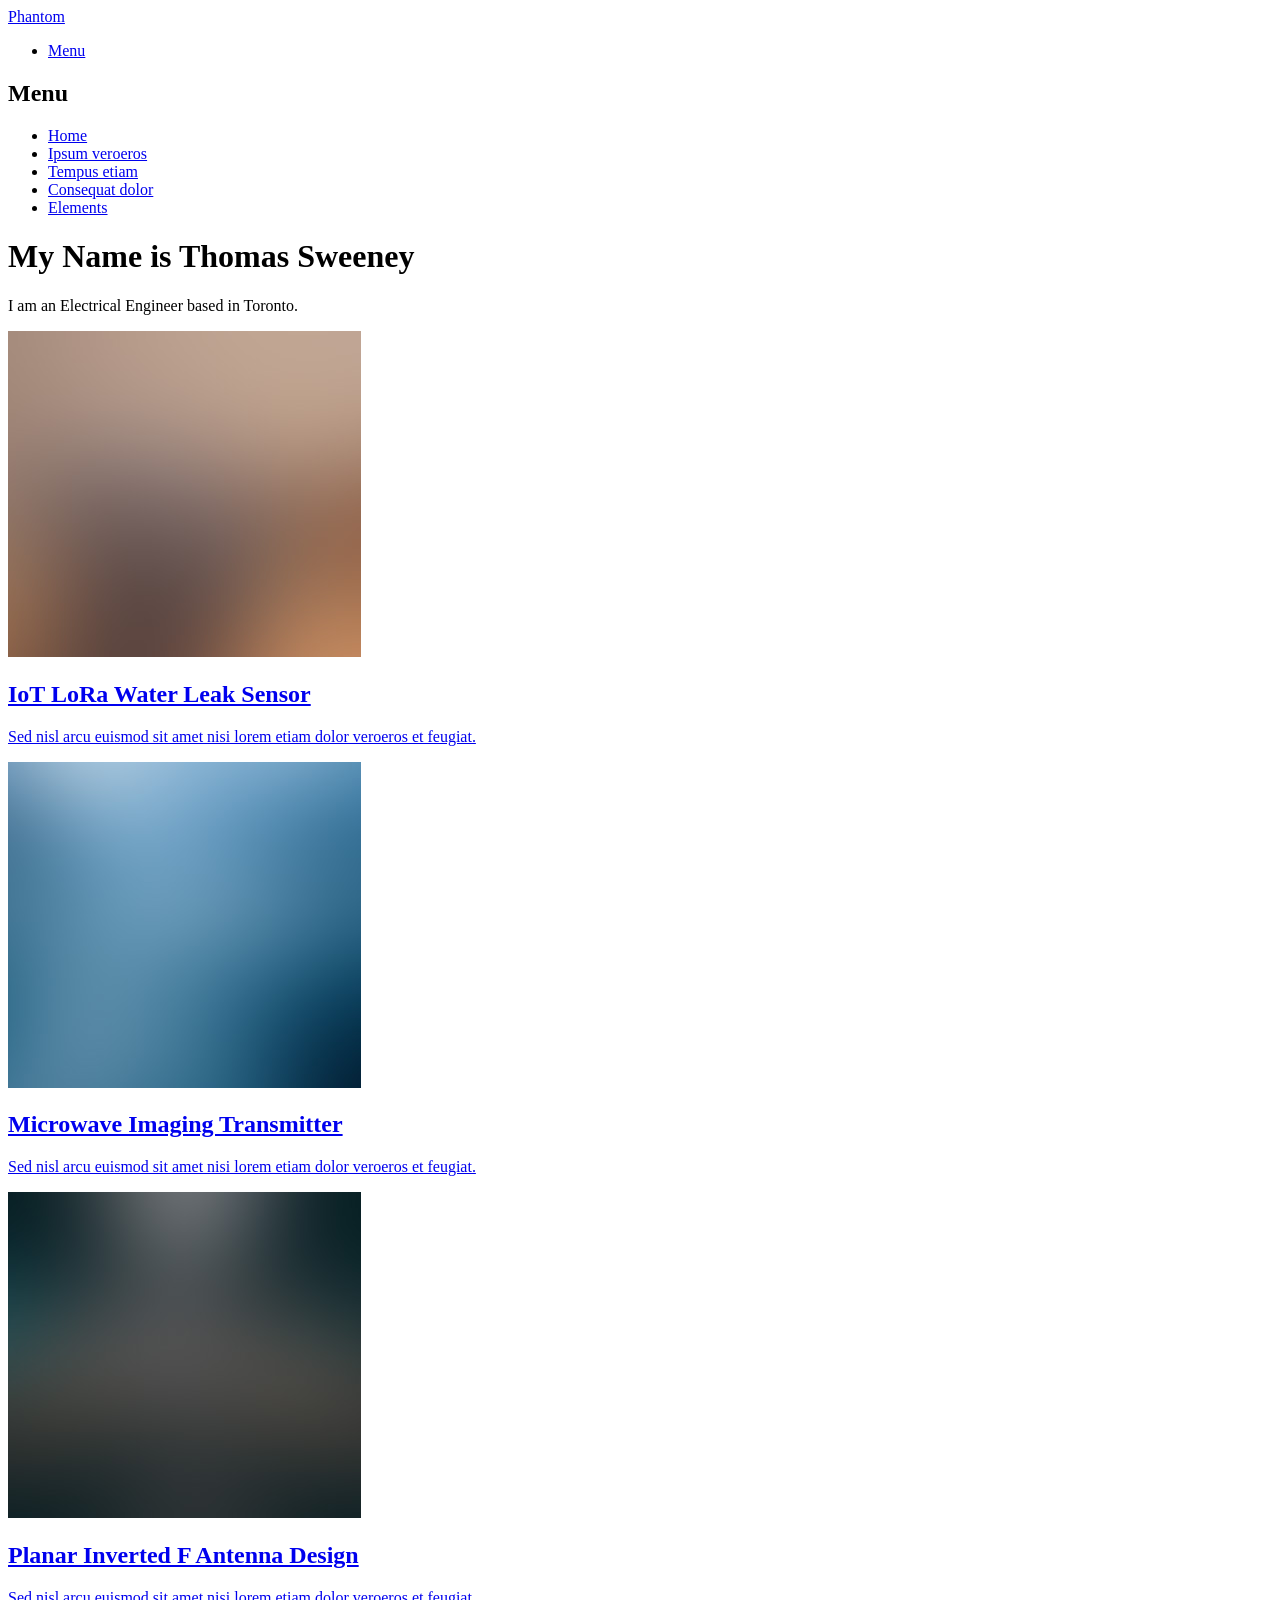
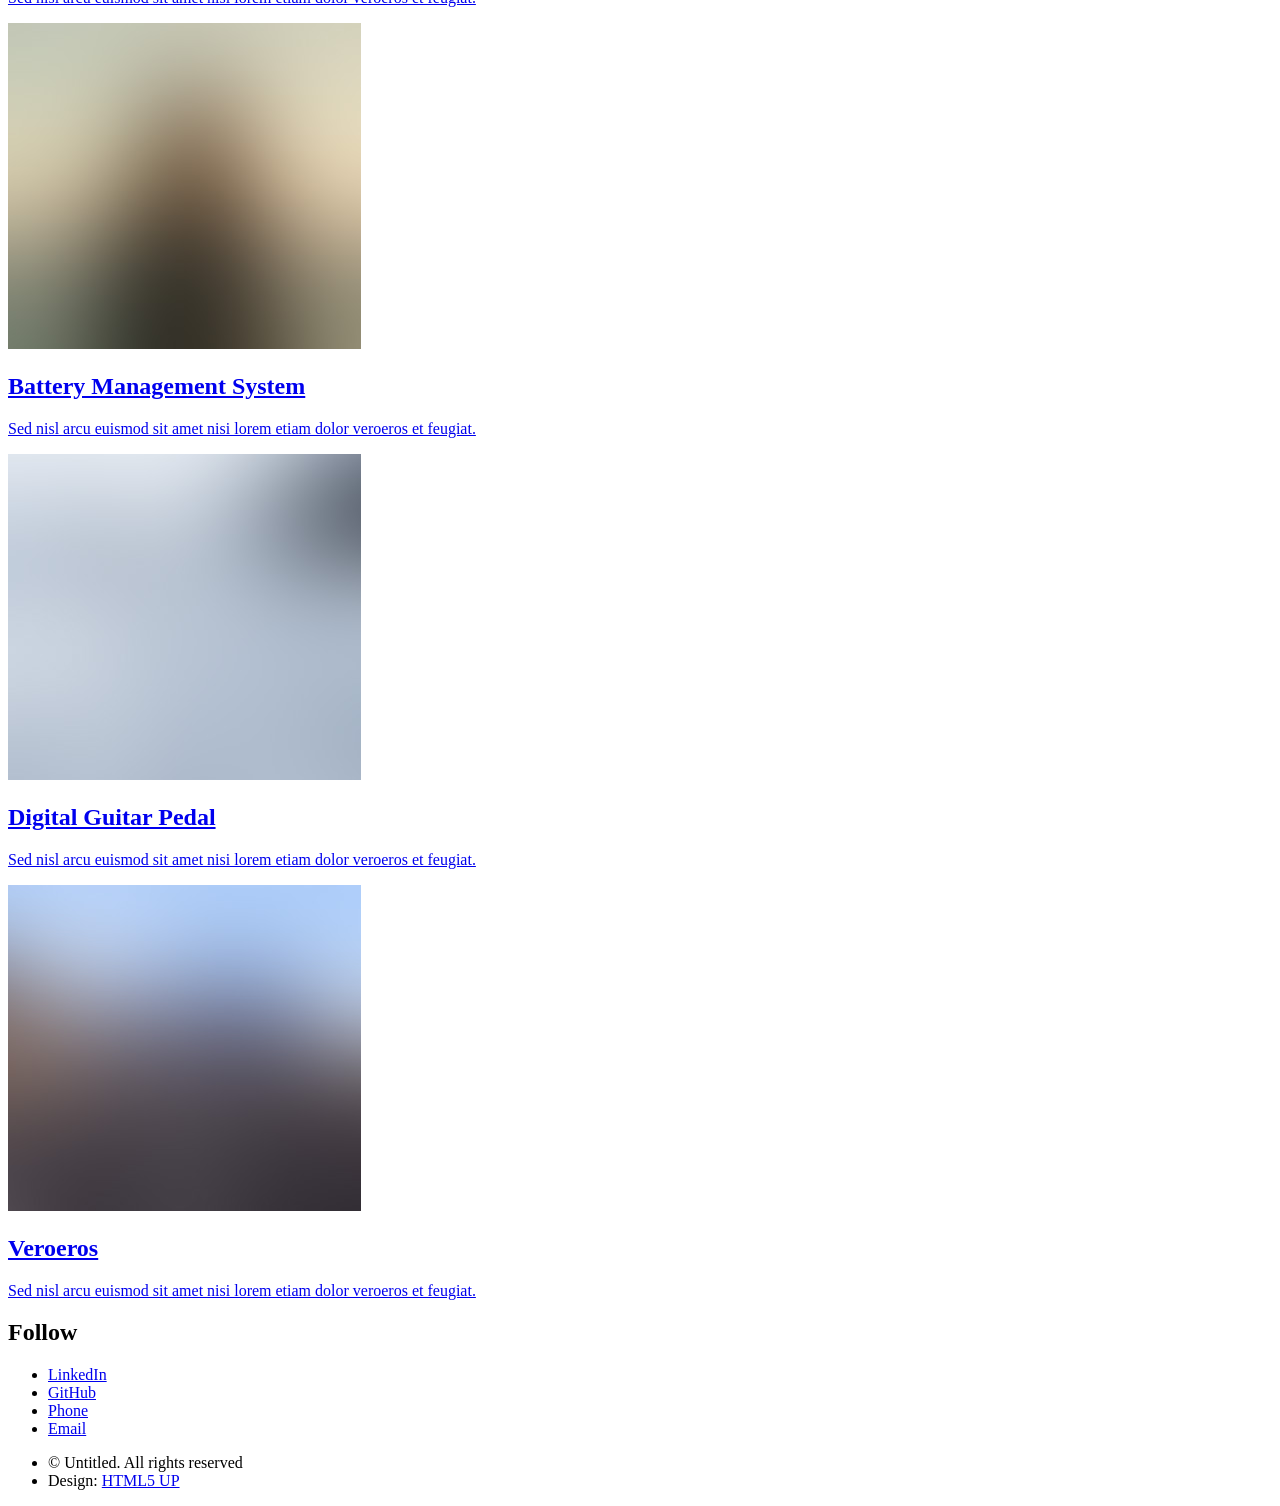
==== index.html @ 62d2382d "Initial commit" ====
<!DOCTYPE HTML>
<!--
	Phantom by HTML5 UP
	html5up.net | @ajlkn
	Free for personal and commercial use under the CCA 3.0 license (html5up.net/license)
-->
<html>
	<head>
		<title>Phantom by HTML5 UP</title>
		<meta charset="utf-8" />
		<meta name="viewport" content="width=device-width, initial-scale=1, user-scalable=no" />
		<link rel="stylesheet" href="assets/css/main.css" />
		<noscript><link rel="stylesheet" href="assets/css/noscript.css" /></noscript>
	</head>
	<body class="is-preload">
		<!-- Wrapper -->
			<div id="wrapper">

				<!-- Header -->
					<header id="header">
						<div class="inner">

							<!-- Logo -->
								<a href="index.html" class="logo">
									<span class="symbol"><img src="images/logo.svg" alt="" /></span><span class="title">Phantom</span>
								</a>

							<!-- Nav -->
								<nav>
									<ul>
										<li><a href="#menu">Menu</a></li>
									</ul>
								</nav>

						</div>
					</header>

				<!-- Menu -->
					<nav id="menu">
						<h2>Menu</h2>
						<ul>
							<li><a href="index.html">Home</a></li>
							<li><a href="generic.html">Ipsum veroeros</a></li>
							<li><a href="generic.html">Tempus etiam</a></li>
							<li><a href="generic.html">Consequat dolor</a></li>
							<li><a href="elements.html">Elements</a></li>
						</ul>
					</nav>

				<!-- Main -->
					<div id="main">
						<div class="inner">
							<header>
								<h1>My Name is Thomas Sweeney</h1>
								<p>I am an Electrical Engineer based in Toronto.</p>
							</header>
							<section class="tiles">
								<article class="style1">
									<span class="image">
										<img src="images/pic01.jpg" alt="" />
									</span>
									<a href="generic.html">
										<h2>IoT LoRa Water Leak Sensor</h2>
										<div class="content">
											<p>Sed nisl arcu euismod sit amet nisi lorem etiam dolor veroeros et feugiat.</p>
										</div>
									</a>
								</article>
								<article class="style2">
									<span class="image">
										<img src="images/pic02.jpg" alt="" />
									</span>
									<a href="generic.html">
										<h2>Microwave Imaging Transmitter</h2>
										<div class="content">
											<p>Sed nisl arcu euismod sit amet nisi lorem etiam dolor veroeros et feugiat.</p>
										</div>
									</a>
								</article>
								<article class="style3">
									<span class="image">
										<img src="images/pic03.jpg" alt="" />
									</span>
									<a href="generic.html">
										<h2>Planar Inverted F Antenna Design</h2>
										<div class="content">
											<p>Sed nisl arcu euismod sit amet nisi lorem etiam dolor veroeros et feugiat.</p>
										</div>
									</a>
								</article>
								<article class="style4">
									<span class="image">
										<img src="images/pic04.jpg" alt="" />
									</span>
									<a href="generic.html">
										<h2>Battery Management System</h2>
										<div class="content">
											<p>Sed nisl arcu euismod sit amet nisi lorem etiam dolor veroeros et feugiat.</p>
										</div>
									</a>
								</article>
								<article class="style5">
									<span class="image">
										<img src="images/pic05.jpg" alt="" />
									</span>
									<a href="generic.html">
										<h2>Digital Guitar Pedal</h2>
										<div class="content">
											<p>Sed nisl arcu euismod sit amet nisi lorem etiam dolor veroeros et feugiat.</p>
										</div>
									</a>
								</article>
								<article class="style6">
									<span class="image">
										<img src="images/pic06.jpg" alt="" />
									</span>
									<a href="generic.html">
										<h2>Veroeros</h2>
										<div class="content">
											<p>Sed nisl arcu euismod sit amet nisi lorem etiam dolor veroeros et feugiat.</p>
										</div>
									</a>
								</article>
							</section>
						</div>
					</div>

				<!-- Footer -->
					<footer id="footer">
						<div class="inner">
							<section>
								<h2>Follow</h2>
								<ul class="icons">
									<li><a href="#" class="icon brands style2 fa-linkedin"><span class="label">LinkedIn</span></a></li>
									<li><a href="#" class="icon brands style2 fa-github"><span class="label">GitHub</span></a></li>
									<li><a href="#" class="icon solid style2 fa-phone"><span class="label">Phone</span></a></li>
									<li><a href="#" class="icon solid style2 fa-envelope"><span class="label">Email</span></a></li>
								</ul>
							</section>
							<ul class="copyright">
								<li>&copy; Untitled. All rights reserved</li><li>Design: <a href="http://html5up.net">HTML5 UP</a></li>
							</ul>
						</div>
					</footer>

			</div>

		<!-- Scripts -->
			<script src="assets/js/jquery.min.js"></script>
			<script src="assets/js/browser.min.js"></script>
			<script src="assets/js/breakpoints.min.js"></script>
			<script src="assets/js/util.js"></script>
			<script src="assets/js/main.js"></script>

	</body>
</html>
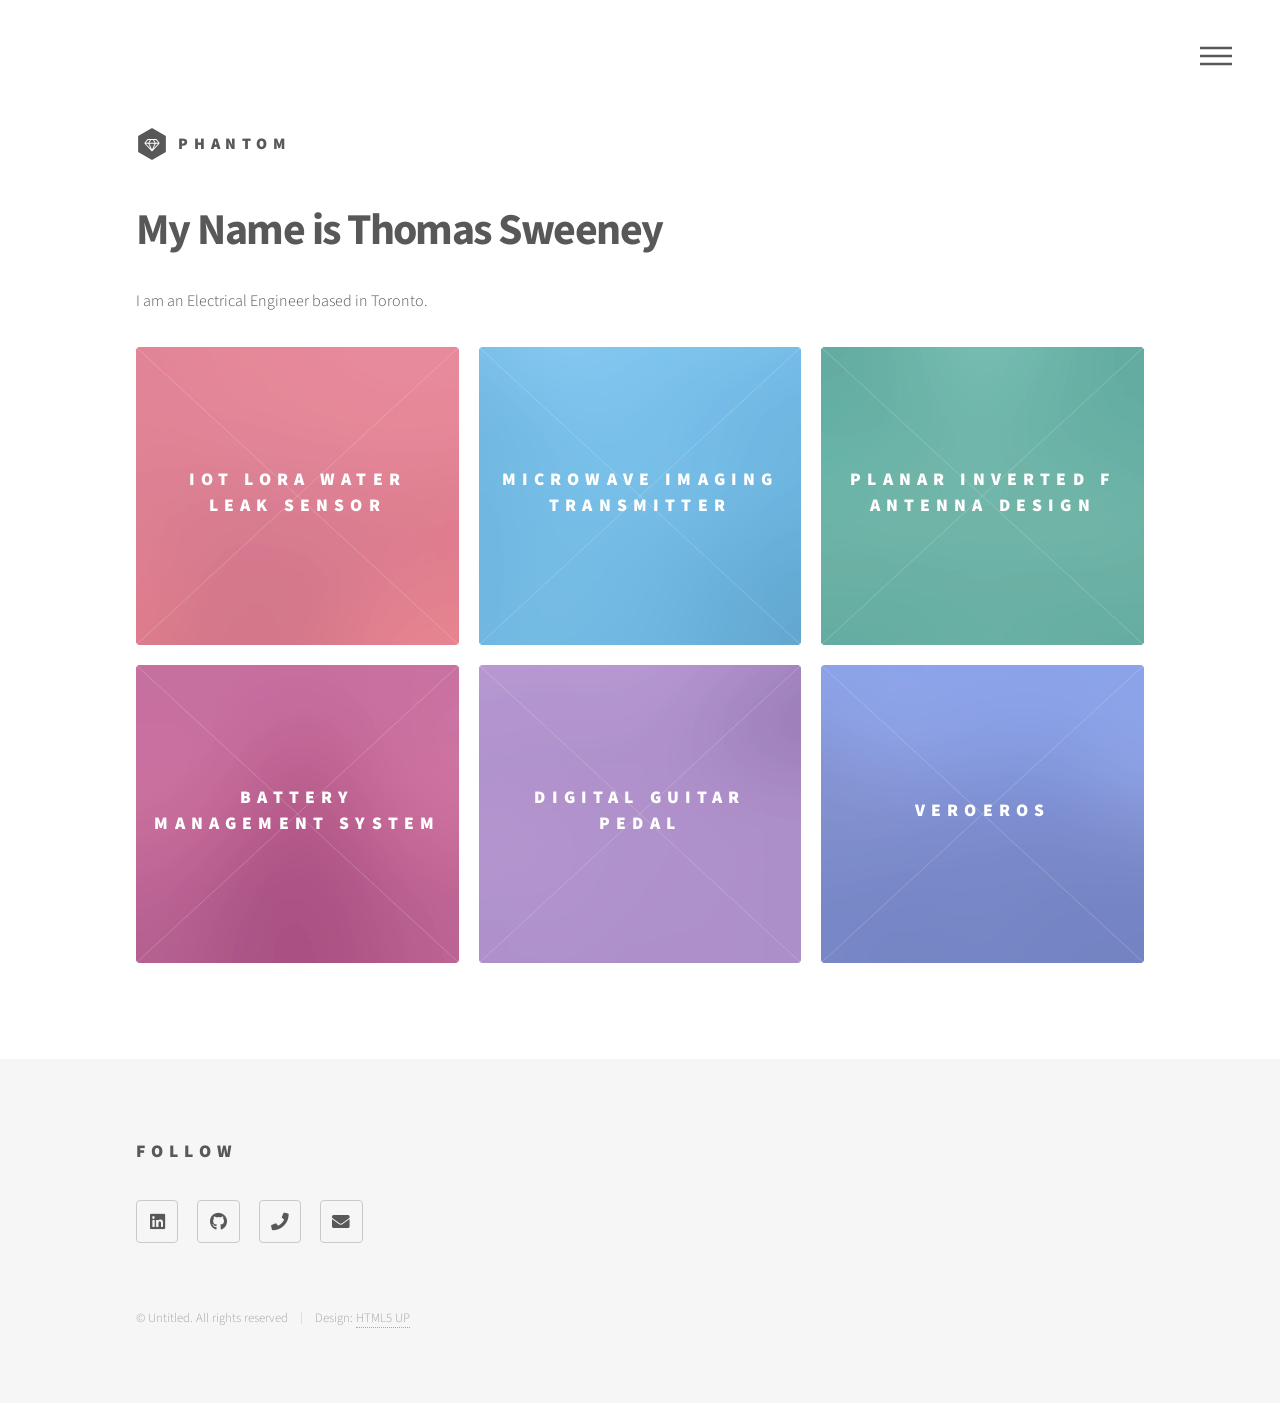
==== commit 5b7d590b: "initialize directory on command line" ====
--- a/index.html
+++ b/index.html
@@ -1,156 +1,156 @@
-<!DOCTYPE HTML>
-<!--
-	Phantom by HTML5 UP
-	html5up.net | @ajlkn
-	Free for personal and commercial use under the CCA 3.0 license (html5up.net/license)
--->
-<html>
-	<head>
-		<title>Phantom by HTML5 UP</title>
-		<meta charset="utf-8" />
-		<meta name="viewport" content="width=device-width, initial-scale=1, user-scalable=no" />
-		<link rel="stylesheet" href="assets/css/main.css" />
-		<noscript><link rel="stylesheet" href="assets/css/noscript.css" /></noscript>
-	</head>
-	<body class="is-preload">
-		<!-- Wrapper -->
-			<div id="wrapper">
-
-				<!-- Header -->
-					<header id="header">
-						<div class="inner">
-
-							<!-- Logo -->
-								<a href="index.html" class="logo">
-									<span class="symbol"><img src="images/logo.svg" alt="" /></span><span class="title">Phantom</span>
-								</a>
-
-							<!-- Nav -->
-								<nav>
-									<ul>
-										<li><a href="#menu">Menu</a></li>
-									</ul>
-								</nav>
-
-						</div>
-					</header>
-
-				<!-- Menu -->
-					<nav id="menu">
-						<h2>Menu</h2>
-						<ul>
-							<li><a href="index.html">Home</a></li>
-							<li><a href="generic.html">Ipsum veroeros</a></li>
-							<li><a href="generic.html">Tempus etiam</a></li>
-							<li><a href="generic.html">Consequat dolor</a></li>
-							<li><a href="elements.html">Elements</a></li>
-						</ul>
-					</nav>
-
-				<!-- Main -->
-					<div id="main">
-						<div class="inner">
-							<header>
-								<h1>My Name is Thomas Sweeney</h1>
-								<p>I am an Electrical Engineer based in Toronto.</p>
-							</header>
-							<section class="tiles">
-								<article class="style1">
-									<span class="image">
-										<img src="images/pic01.jpg" alt="" />
-									</span>
-									<a href="generic.html">
-										<h2>IoT LoRa Water Leak Sensor</h2>
-										<div class="content">
-											<p>Sed nisl arcu euismod sit amet nisi lorem etiam dolor veroeros et feugiat.</p>
-										</div>
-									</a>
-								</article>
-								<article class="style2">
-									<span class="image">
-										<img src="images/pic02.jpg" alt="" />
-									</span>
-									<a href="generic.html">
-										<h2>Microwave Imaging Transmitter</h2>
-										<div class="content">
-											<p>Sed nisl arcu euismod sit amet nisi lorem etiam dolor veroeros et feugiat.</p>
-										</div>
-									</a>
-								</article>
-								<article class="style3">
-									<span class="image">
-										<img src="images/pic03.jpg" alt="" />
-									</span>
-									<a href="generic.html">
-										<h2>Planar Inverted F Antenna Design</h2>
-										<div class="content">
-											<p>Sed nisl arcu euismod sit amet nisi lorem etiam dolor veroeros et feugiat.</p>
-										</div>
-									</a>
-								</article>
-								<article class="style4">
-									<span class="image">
-										<img src="images/pic04.jpg" alt="" />
-									</span>
-									<a href="generic.html">
-										<h2>Battery Management System</h2>
-										<div class="content">
-											<p>Sed nisl arcu euismod sit amet nisi lorem etiam dolor veroeros et feugiat.</p>
-										</div>
-									</a>
-								</article>
-								<article class="style5">
-									<span class="image">
-										<img src="images/pic05.jpg" alt="" />
-									</span>
-									<a href="generic.html">
-										<h2>Digital Guitar Pedal</h2>
-										<div class="content">
-											<p>Sed nisl arcu euismod sit amet nisi lorem etiam dolor veroeros et feugiat.</p>
-										</div>
-									</a>
-								</article>
-								<article class="style6">
-									<span class="image">
-										<img src="images/pic06.jpg" alt="" />
-									</span>
-									<a href="generic.html">
-										<h2>Veroeros</h2>
-										<div class="content">
-											<p>Sed nisl arcu euismod sit amet nisi lorem etiam dolor veroeros et feugiat.</p>
-										</div>
-									</a>
-								</article>
-							</section>
-						</div>
-					</div>
-
-				<!-- Footer -->
-					<footer id="footer">
-						<div class="inner">
-							<section>
-								<h2>Follow</h2>
-								<ul class="icons">
-									<li><a href="#" class="icon brands style2 fa-linkedin"><span class="label">LinkedIn</span></a></li>
-									<li><a href="#" class="icon brands style2 fa-github"><span class="label">GitHub</span></a></li>
-									<li><a href="#" class="icon solid style2 fa-phone"><span class="label">Phone</span></a></li>
-									<li><a href="#" class="icon solid style2 fa-envelope"><span class="label">Email</span></a></li>
-								</ul>
-							</section>
-							<ul class="copyright">
-								<li>&copy; Untitled. All rights reserved</li><li>Design: <a href="http://html5up.net">HTML5 UP</a></li>
-							</ul>
-						</div>
-					</footer>
-
-			</div>
-
-		<!-- Scripts -->
-			<script src="assets/js/jquery.min.js"></script>
-			<script src="assets/js/browser.min.js"></script>
-			<script src="assets/js/breakpoints.min.js"></script>
-			<script src="assets/js/util.js"></script>
-			<script src="assets/js/main.js"></script>
-
-	</body>
+<!DOCTYPE HTML>
+<!--
+	Phantom by HTML5 UP
+	html5up.net | @ajlkn
+	Free for personal and commercial use under the CCA 3.0 license (html5up.net/license)
+-->
+<html>
+	<head>
+		<title>Thomas Sweeney's Portfolio</title>
+		<meta charset="utf-8" />
+		<meta name="viewport" content="width=device-width, initial-scale=1, user-scalable=no" />
+		<link rel="stylesheet" href="assets/css/main.css" />
+		<noscript><link rel="stylesheet" href="assets/css/noscript.css" /></noscript>
+	</head>
+	<body class="is-preload">
+		<!-- Wrapper -->
+			<div id="wrapper">
+
+				<!-- Header -->
+					<header id="header">
+						<div class="inner">
+
+							<!-- Logo -->
+								<a href="index.html" class="logo">
+									<span class="symbol"><img src="images/logo.svg" alt="" /></span><span class="title">Phantom</span>
+								</a>
+
+							<!-- Nav -->
+								<nav>
+									<ul>
+										<li><a href="#menu">Menu</a></li>
+									</ul>
+								</nav>
+
+						</div>
+					</header>
+
+				<!-- Menu -->
+					<nav id="menu">
+						<h2>Menu</h2>
+						<ul>
+							<li><a href="index.html">Home</a></li>
+							<li><a href="generic.html">Ipsum veroeros</a></li>
+							<li><a href="generic.html">Tempus etiam</a></li>
+							<li><a href="generic.html">Consequat dolor</a></li>
+							<li><a href="elements.html">Elements</a></li>
+						</ul>
+					</nav>
+
+				<!-- Main -->
+					<div id="main">
+						<div class="inner">
+							<header>
+								<h1>My Name is Thomas Sweeney</h1>
+								<p>I am an Electrical Engineer based in Toronto.</p>
+							</header>
+							<section class="tiles">
+								<article class="style1">
+									<span class="image">
+										<img src="images/pic01.jpg" alt="" />
+									</span>
+									<a href="generic.html">
+										<h2>IoT LoRa Water Leak Sensor</h2>
+										<div class="content">
+											<p>Sed nisl arcu euismod sit amet nisi lorem etiam dolor veroeros et feugiat.</p>
+										</div>
+									</a>
+								</article>
+								<article class="style2">
+									<span class="image">
+										<img src="images/pic02.jpg" alt="" />
+									</span>
+									<a href="generic.html">
+										<h2>Microwave Imaging Transmitter</h2>
+										<div class="content">
+											<p>Sed nisl arcu euismod sit amet nisi lorem etiam dolor veroeros et feugiat.</p>
+										</div>
+									</a>
+								</article>
+								<article class="style3">
+									<span class="image">
+										<img src="images/pic03.jpg" alt="" />
+									</span>
+									<a href="generic.html">
+										<h2>Planar Inverted F Antenna Design</h2>
+										<div class="content">
+											<p>Sed nisl arcu euismod sit amet nisi lorem etiam dolor veroeros et feugiat.</p>
+										</div>
+									</a>
+								</article>
+								<article class="style4">
+									<span class="image">
+										<img src="images/pic04.jpg" alt="" />
+									</span>
+									<a href="generic.html">
+										<h2>Battery Management System</h2>
+										<div class="content">
+											<p>Sed nisl arcu euismod sit amet nisi lorem etiam dolor veroeros et feugiat.</p>
+										</div>
+									</a>
+								</article>
+								<article class="style5">
+									<span class="image">
+										<img src="images/pic05.jpg" alt="" />
+									</span>
+									<a href="generic.html">
+										<h2>Digital Guitar Pedal</h2>
+										<div class="content">
+											<p>Sed nisl arcu euismod sit amet nisi lorem etiam dolor veroeros et feugiat.</p>
+										</div>
+									</a>
+								</article>
+								<article class="style6">
+									<span class="image">
+										<img src="images/pic06.jpg" alt="" />
+									</span>
+									<a href="generic.html">
+										<h2>Veroeros</h2>
+										<div class="content">
+											<p>Sed nisl arcu euismod sit amet nisi lorem etiam dolor veroeros et feugiat.</p>
+										</div>
+									</a>
+								</article>
+							</section>
+						</div>
+					</div>
+
+				<!-- Footer -->
+					<footer id="footer">
+						<div class="inner">
+							<section>
+								<h2>Follow</h2>
+								<ul class="icons">
+									<li><a href="#" class="icon brands style2 fa-linkedin"><span class="label">LinkedIn</span></a></li>
+									<li><a href="#" class="icon brands style2 fa-github"><span class="label">GitHub</span></a></li>
+									<li><a href="#" class="icon solid style2 fa-phone"><span class="label">Phone</span></a></li>
+									<li><a href="#" class="icon solid style2 fa-envelope"><span class="label">Email</span></a></li>
+								</ul>
+							</section>
+							<ul class="copyright">
+								<li>&copy; Untitled. All rights reserved</li><li>Design: <a href="http://html5up.net">HTML5 UP</a></li>
+							</ul>
+						</div>
+					</footer>
+
+			</div>
+
+		<!-- Scripts -->
+			<script src="assets/js/jquery.min.js"></script>
+			<script src="assets/js/browser.min.js"></script>
+			<script src="assets/js/breakpoints.min.js"></script>
+			<script src="assets/js/util.js"></script>
+			<script src="assets/js/main.js"></script>
+
+	</body>
 </html>
--- a/assets/css/noscript.css
+++ b/assets/css/noscript.css
@@ -0,0 +1,15 @@
+/*
+	Phantom by HTML5 UP
+	html5up.net | @ajlkn
+	Free for personal and commercial use under the CCA 3.0 license (html5up.net/license)
+*/
+
+/* Tiles */
+
+	body.is-preload .tiles article {
+		-moz-transform: none;
+		-webkit-transform: none;
+		-ms-transform: none;
+		transform: none;
+		opacity: 1;
+	}
